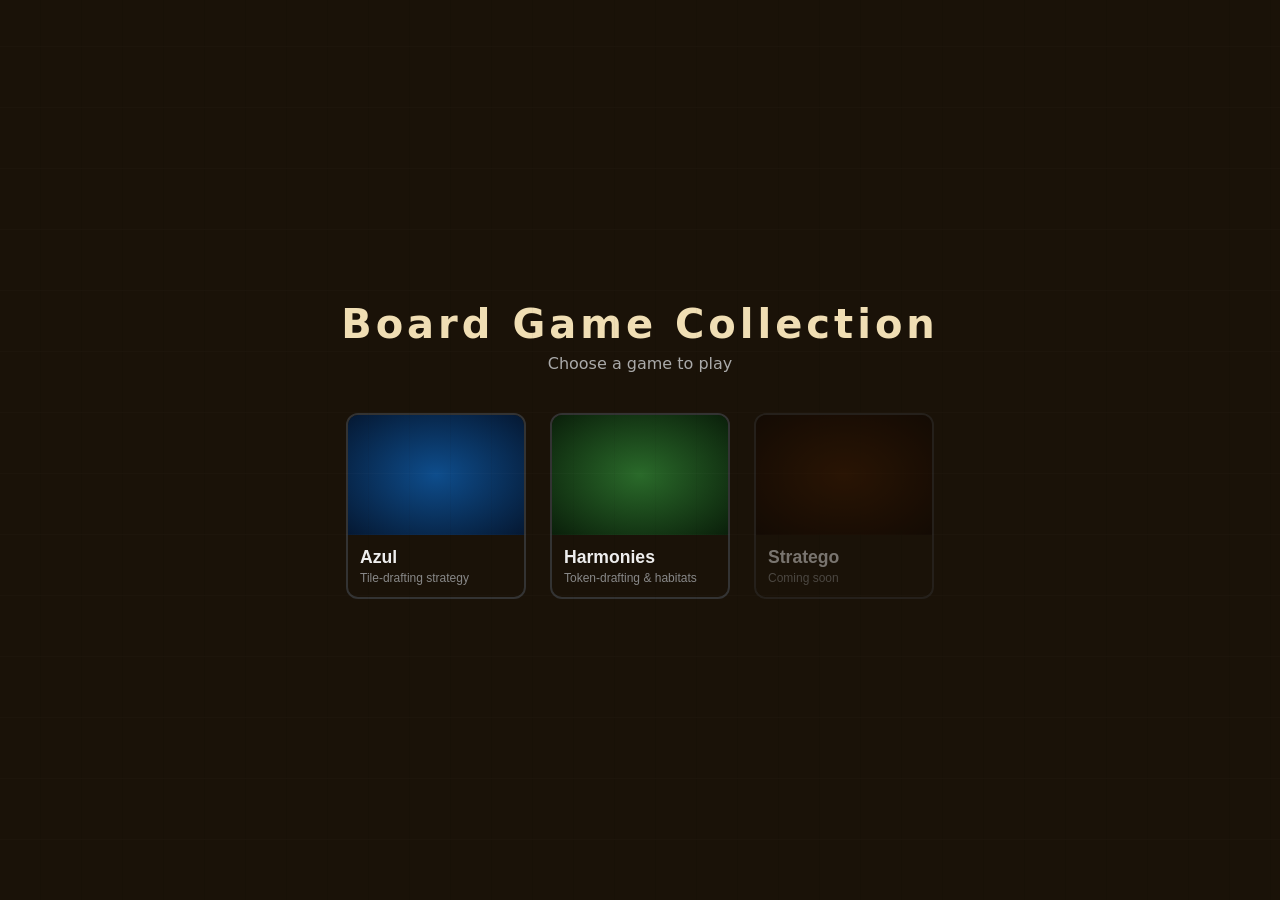
==== index.html @ ce15f1a7 "Initial commit — Azul + Harmonies board game platform Multi-game offline platform (open index.html, " ====
<!DOCTYPE html>
<html lang="en">
<head>
  <meta charset="UTF-8" />
  <meta name="viewport" content="width=device-width, initial-scale=1.0" />
  <title>Azul</title>
  <link rel="stylesheet" href="style.css" />
</head>
<body>

  <!-- ===================== SCREENS ===================== -->

  <!-- Game Picker Home -->
  <div id="screen-home" class="screen active">
    <div class="home-header">
      <h1 class="home-title">Board Game Collection</h1>
      <p class="home-subtitle">Choose a game to play</p>
    </div>
    <div class="game-picker-grid">
      <button class="game-card" id="btn-pick-azul">
        <div class="game-card-art azul-art"></div>
        <div class="game-card-label">
          <span class="game-card-name">Azul</span>
          <span class="game-card-desc">Tile-drafting strategy</span>
        </div>
      </button>
      <button class="game-card" onclick="location.href='games/harmonies/index.html'">
        <div class="game-card-art harmonies-art"></div>
        <div class="game-card-label">
          <span class="game-card-name">Harmonies</span>
          <span class="game-card-desc">Token-drafting &amp; habitats</span>
        </div>
      </button>
      <button class="game-card game-card-soon" disabled>
        <div class="game-card-art stratego-art"></div>
        <div class="game-card-label">
          <span class="game-card-name">Stratego</span>
          <span class="game-card-desc">Coming soon</span>
        </div>
      </button>
    </div>
  </div>

  <!-- Main Menu -->
  <div id="screen-menu" class="screen">
    <button class="back-to-home" id="btn-menu-back">← Games</button>
    <div class="menu-bg-tiles"></div>
    <div class="menu-content">
      <h1 class="game-title">AZUL</h1>
      <p class="game-subtitle">The Portuguese Tile Game</p>
      <div class="menu-buttons">
        <button class="btn btn-primary" id="btn-play">Quick Play</button>
        <button class="btn btn-career" id="btn-career">Career Mode</button>
        <button class="btn btn-secondary" id="btn-local">Local Game</button>
        <button class="btn btn-secondary" id="btn-rules">Rules</button>
        <button class="btn btn-secondary" id="btn-settings">Settings</button>
      </div>
    </div>
  </div>

  <!-- Difficulty Select -->
  <div id="screen-difficulty" class="screen">
    <div class="menu-content">
      <h2 class="screen-title">Select Difficulty</h2>
      <div class="difficulty-grid">
        <button class="btn btn-difficulty" data-difficulty="easy">
          <span class="diff-icon">&#9733;</span>
          <span class="diff-name">Easy</span>
          <span class="diff-desc">Random moves with basic preference</span>
        </button>
        <button class="btn btn-difficulty" data-difficulty="medium">
          <span class="diff-icon">&#9733;&#9733;</span>
          <span class="diff-name">Medium</span>
          <span class="diff-desc">Heuristic evaluation, feels like an experienced player</span>
        </button>
        <button class="btn btn-difficulty" data-difficulty="hard">
          <span class="diff-icon">&#9733;&#9733;&#9733;</span>
          <span class="diff-name">Hard</span>
          <span class="diff-desc">Minimax with alpha-beta pruning</span>
        </button>
        <button class="btn btn-difficulty" data-difficulty="expert">
          <span class="diff-icon">&#9733;&#9733;&#9733;&#9733;</span>
          <span class="diff-name">Expert</span>
          <span class="diff-desc">Deep search, plays near-optimally</span>
        </button>
      </div>
      <button class="btn btn-back" id="btn-diff-back">Back</button>
    </div>
  </div>

  <!-- Rules Screen -->
  <div id="screen-rules" class="screen">
    <div class="rules-content">
      <h2 class="screen-title">How to Play</h2>
      <div class="rules-body">
        <section>
          <h3>Goal</h3>
          <p>Score the most points by decorating your wall with colorful tiles.</p>
        </section>
        <section>
          <h3>Taking Tiles</h3>
          <p>On your turn, click a <strong>factory display</strong> or the <strong>center pool</strong>, then click a <strong>color</strong>. You take all tiles of that color.</p>
          <p>Remaining tiles from the factory go to the center.</p>
          <p>Taking from the center for the first time gives you the <strong>First Player token</strong> (a floor penalty).</p>
        </section>
        <section>
          <h3>Placing Tiles</h3>
          <p>Place your tiles on a <strong>pattern line</strong> (rows 1-5 on the left side of your board). Each row can only hold one color and can't match a color already placed on the wall in that row.</p>
          <p>Overflow tiles go to the <strong>floor line</strong> (penalties).</p>
        </section>
        <section>
          <h3>Scoring Each Round</h3>
          <p>When all factories are empty, completed pattern lines move a tile to your wall. Score +1 for isolated tiles, or count connected horizontal + vertical tiles.</p>
          <p>Floor penalties: -1, -1, -2, -2, -2, -3, -3</p>
        </section>
        <section>
          <h3>End Game Bonuses</h3>
          <p>+2 for each completed horizontal row<br>
             +7 for each completed vertical column<br>
             +10 for each completed color (all 5 tiles)</p>
        </section>
        <section>
          <h3>Game End</h3>
          <p>The game ends after a round in which any player completes a full horizontal row. Highest score wins!</p>
        </section>
      </div>
      <button class="btn btn-back" id="btn-rules-back">Back</button>
    </div>
  </div>

  <!-- Settings Screen -->
  <div id="screen-settings" class="screen">
    <div class="menu-content">
      <h2 class="screen-title">Settings</h2>
      <div class="settings-list">
        <div class="setting-row">
          <label>Animation Speed</label>
          <div class="setting-control">
            <button class="btn btn-option active" data-setting="animSpeed" data-value="slow">Slow</button>
            <button class="btn btn-option" data-setting="animSpeed" data-value="normal">Normal</button>
            <button class="btn btn-option" data-setting="animSpeed" data-value="fast">Fast</button>
          </div>
        </div>
        <div class="setting-row">
          <label>Sound Effects</label>
          <div class="setting-control">
            <button class="btn btn-option active" data-setting="sound" data-value="on">On</button>
            <button class="btn btn-option" data-setting="sound" data-value="off">Off</button>
          </div>
        </div>
        <div class="setting-row">
          <label>Show Legal Move Hints</label>
          <div class="setting-control">
            <button class="btn btn-option active" data-setting="hints" data-value="on">On</button>
            <button class="btn btn-option" data-setting="hints" data-value="off">Off</button>
          </div>
        </div>
        <div class="setting-row">
          <label>AI Thinking Delay</label>
          <div class="setting-control">
            <button class="btn btn-option" data-setting="aiDelay" data-value="none">None</button>
            <button class="btn btn-option active" data-setting="aiDelay" data-value="short">Short</button>
            <button class="btn btn-option" data-setting="aiDelay" data-value="long">Long</button>
          </div>
        </div>
      </div>
      <button class="btn btn-back" id="btn-settings-back">Back</button>
    </div>
  </div>

  <!-- Game Screen -->
  <div id="screen-game" class="screen">

    <!-- Top bar -->
    <div id="game-topbar">
      <div class="topbar-left">
        <button class="btn btn-icon" id="btn-menu-game" title="Menu">&#8592; Menu</button>
      </div>
      <div class="topbar-center">
        <span id="round-label">Round 1</span>
        <div id="champion-banner" class="champion-banner hidden">&#9813; CHAMPIONSHIP MATCH &#9813;</div>
      </div>
      <div class="topbar-right">
        <span id="turn-label">Your Turn</span>
      </div>
    </div>

    <!-- Main game area -->
    <div id="game-area">

      <!-- Left: Human player board -->
      <div id="player-board" class="player-board" data-player="0">
        <div class="board-header">
          <div class="board-portrait hidden" id="board-portrait-0"></div>
          <span class="player-name" id="player-name-label">You</span>
          <span class="player-score"><span id="score-0">0</span> pts</span>
        </div>
        <div class="board-main">
          <div class="pattern-lines" id="pattern-lines-0"></div>
          <div class="wall" id="wall-0"></div>
        </div>
        <div class="floor-line-container">
          <span class="floor-label">Floor</span>
          <div class="floor-line" id="floor-0"></div>
          <div class="floor-penalties"><span>-1</span><span>-1</span><span>-2</span><span>-2</span><span>-2</span><span>-3</span><span>-3</span></div>
        </div>
      </div>

      <!-- Center: Factories + Center pool -->
      <div id="game-center">
        <div id="factories-area">
          <div id="factories-ring"></div>
          <div id="center-pool">
            <div class="center-label">Center</div>
            <div id="center-tiles"></div>
          </div>
        </div>
        <div id="game-status-msg"></div>
      </div>

      <!-- Right: AI player board -->
      <div id="ai-board" class="player-board" data-player="1">
        <div class="board-header">
          <div class="board-portrait hidden" id="board-portrait-1"></div>
          <span class="player-name" id="ai-board-name">AI <span id="ai-difficulty-label"></span></span>
          <span class="player-score"><span id="score-1">0</span> pts</span>
        </div>
        <div class="board-main">
          <div class="pattern-lines" id="pattern-lines-1"></div>
          <div class="wall" id="wall-1"></div>
        </div>
        <div class="floor-line-container">
          <span class="floor-label">Floor</span>
          <div class="floor-line" id="floor-1"></div>
          <div class="floor-penalties"><span>-1</span><span>-1</span><span>-2</span><span>-2</span><span>-2</span><span>-3</span><span>-3</span></div>
        </div>
      </div>

      <!-- Extra boards for 3-4 player local games (hidden by default) -->
      <div id="player-board-2" class="player-board hidden" data-player="2">
        <div class="board-header">
          <span class="player-name" id="player-name-label-2">Player 3</span>
          <span class="player-score"><span id="score-2">0</span> pts</span>
        </div>
        <div class="board-main">
          <div class="pattern-lines" id="pattern-lines-2"></div>
          <div class="wall" id="wall-2"></div>
        </div>
        <div class="floor-line-container">
          <span class="floor-label">Floor</span>
          <div class="floor-line" id="floor-2"></div>
          <div class="floor-penalties"><span>-1</span><span>-1</span><span>-2</span><span>-2</span><span>-2</span><span>-3</span><span>-3</span></div>
        </div>
      </div>

      <div id="player-board-3" class="player-board hidden" data-player="3">
        <div class="board-header">
          <span class="player-name" id="player-name-label-3">Player 4</span>
          <span class="player-score"><span id="score-3">0</span> pts</span>
        </div>
        <div class="board-main">
          <div class="pattern-lines" id="pattern-lines-3"></div>
          <div class="wall" id="wall-3"></div>
        </div>
        <div class="floor-line-container">
          <span class="floor-label">Floor</span>
          <div class="floor-line" id="floor-3"></div>
          <div class="floor-penalties"><span>-1</span><span>-1</span><span>-2</span><span>-2</span><span>-2</span><span>-3</span><span>-3</span></div>
        </div>
      </div>

    </div><!-- /game-area -->

    <!-- Move preview overlay -->
    <div id="move-preview" class="hidden">
      <div id="preview-content"></div>
    </div>

  </div><!-- /screen-game -->

  <!-- Pass-to-player overlay (local multiplayer) -->
  <div id="overlay-pass" class="overlay hidden">
    <div class="overlay-box pass-overlay-box">
      <div id="pass-prompt" class="pass-prompt">Pass to Player 2</div>
      <p class="pass-subtext">Hand the device to the next player</p>
      <button class="btn btn-primary" id="btn-pass-ready">I'm Ready</button>
    </div>
  </div>

  <!-- Round Transition Overlay -->
  <div id="overlay-round" class="overlay hidden">
    <div class="overlay-box">
      <h2 id="round-title">End of Round</h2>
      <div id="round-summary"></div>
      <button class="btn btn-primary" id="btn-next-round">Next Round</button>
    </div>
  </div>

  <!-- Game Over Screen -->
  <div id="screen-gameover" class="screen">
    <div id="confetti-container"></div>
    <div class="gameover-content">
      <h2 id="gameover-title">Game Over</h2>
      <div id="gameover-scores"></div>
      <div id="gameover-bonuses"></div>
      <div id="gameover-winner"></div>
      <div class="gameover-buttons">
        <button class="btn btn-primary" id="btn-play-again">Play Again</button>
        <button class="btn btn-secondary" id="btn-gameover-menu">Main Menu</button>
      </div>
    </div>
  </div>

  <!-- AI Thinking indicator -->
  <div id="ai-thinking" class="hidden">
    <div class="thinking-dots">
      <span></span><span></span><span></span>
    </div>
    <span>AI thinking...</span>
  </div>

  <!-- Tile pick confirmation bar (appears at bottom when tiles selected) -->
  <div id="pick-bar" class="hidden">
    <div id="pick-preview-tiles"></div>
    <div id="pick-instructions">Choose a pattern line or floor line</div>
    <button class="btn btn-small" id="btn-cancel-pick">Cancel</button>
  </div>

  <!-- Score popup template (cloned via JS) -->
  <template id="tmpl-score-popup">
    <div class="score-popup"></div>
  </template>

  <!-- Audio -->
  <audio id="snd-click" preload="auto">
    <source src="[data-uri]" />
  </audio>

  <!-- Local Game Setup -->
  <div id="screen-local-setup" class="screen">
    <div class="menu-content">
      <h2 class="screen-title">Local Game</h2>
      <div class="setting-row">
        <label>Players</label>
        <div class="setting-control">
          <button class="btn btn-option active" data-local-count="2">2</button>
          <button class="btn btn-option" data-local-count="3">3</button>
          <button class="btn btn-option" data-local-count="4">4</button>
        </div>
      </div>
      <div class="local-name-inputs" id="local-name-inputs">
        <input type="text" class="local-name-input" id="local-name-0" placeholder="Player 1" maxlength="16" value="Player 1">
        <input type="text" class="local-name-input" id="local-name-1" placeholder="Player 2" maxlength="16" value="Player 2">
        <input type="text" class="local-name-input hidden" id="local-name-2" placeholder="Player 3" maxlength="16" value="Player 3">
        <input type="text" class="local-name-input hidden" id="local-name-3" placeholder="Player 4" maxlength="16" value="Player 4">
      </div>
      <div class="menu-buttons" style="margin-top:20px;">
        <button class="btn btn-primary" id="btn-local-start">Start Game</button>
        <button class="btn btn-back" id="btn-local-back">Back</button>
      </div>
    </div>
  </div>

  <!-- Career Mode screens -->

  <!-- Career Hub -->
  <div id="screen-career-hub" class="screen">
    <div class="career-hub-content">
      <h1 class="career-title">Career Mode</h1>
      <div class="career-player-card">
        <div class="career-player-portrait" id="career-player-portrait"></div>
        <div class="career-player-name" id="career-player-name"></div>
      </div>
      <div class="career-rating-display">
        <div class="career-rating-number" id="career-rating-number">500</div>
        <div class="career-rating-label">RATING</div>
      </div>
      <div class="career-record">
        <span id="career-wins">0</span>&nbsp;W&nbsp;&nbsp;·&nbsp;&nbsp;<span id="career-losses">0</span>&nbsp;L
      </div>
      <div class="career-hub-buttons">
        <button class="btn btn-primary btn-career-action" id="btn-career-find-match">Find Match</button>
        <button class="btn btn-secondary" id="btn-career-to-menu">Main Menu</button>
        <button class="btn btn-danger-sm" id="btn-career-reset">Reset Career</button>
      </div>
    </div>
  </div>

  <!-- Opponent Intro -->
  <div id="screen-opponent-intro" class="screen">
    <div class="intro-content">
      <div class="matchup-feel-banner" id="matchup-feel-banner"></div>
      <div class="opponent-card">
        <div class="opponent-portrait-wrap" id="intro-portrait"></div>
        <div class="opponent-card-info">
          <div class="opponent-name-big" id="intro-opponent-name"></div>
          <div class="opponent-archetype-tag" id="intro-archetype-tag"></div>
          <div class="opponent-bio-text" id="intro-opponent-bio"></div>
          <div class="opponent-quote-text" id="intro-opponent-quote"></div>
        </div>
      </div>
      <div class="intro-rating-row">
        <span>Your rating: <strong id="intro-your-rating"></strong></span>
        <span class="intro-rating-sep">·</span>
        <span>Opponent skill: <strong id="intro-opp-skill"></strong></span>
      </div>
      <div class="intro-buttons">
        <button class="btn btn-primary btn-career-action" id="btn-begin-match">Begin Match</button>
        <button class="btn btn-secondary" id="btn-intro-back">Back</button>
      </div>
    </div>
  </div>

  <!-- Match Result -->
  <div id="screen-match-result" class="screen">
    <div class="result-content">
      <div class="result-outcome-label" id="result-outcome-label"></div>
      <div class="result-opponent-recap">
        <div class="result-portrait-small" id="result-portrait"></div>
        <div class="result-opp-name" id="result-opp-name"></div>
      </div>
      <div class="result-score-row">
        <div class="result-score-side">
          <div class="result-score-label">You</div>
          <div class="result-score-value" id="result-player-score"></div>
        </div>
        <div class="result-score-divider">–</div>
        <div class="result-score-side">
          <div class="result-score-label" id="result-opp-label"></div>
          <div class="result-score-value" id="result-ai-score"></div>
        </div>
      </div>
      <div class="result-rating-change">
        <span class="result-rating-before" id="result-rating-before"></span>
        <span class="result-rating-arrow">→</span>
        <span class="result-rating-after" id="result-rating-after"></span>
        <span class="result-rating-delta" id="result-rating-delta"></span>
      </div>
      <div class="result-message" id="result-message"></div>
      <div class="result-opp-quote" id="result-opp-quote"></div>
      <div class="result-buttons">
        <button class="btn btn-primary btn-career-action" id="btn-result-continue">Continue</button>
        <button class="btn btn-secondary" id="btn-result-menu">Main Menu</button>
      </div>
    </div>
  </div>

  <!-- Career Select -->
  <div id="screen-career-select" class="screen">
    <div class="career-select-content">
      <h2 class="screen-title">Career Mode</h2>
      <div class="career-slots" id="career-slots"></div>
      <button class="btn btn-secondary" id="btn-career-select-back">Back to Menu</button>
    </div>
  </div>

  <!-- Character Creation -->
  <div id="screen-career-create" class="screen">
    <div class="career-create-content">
      <h2 class="screen-title">Create Your Character</h2>
      <div class="create-layout">

        <!-- Left: live preview + name -->
        <div class="create-preview-col">
          <div class="create-preview-wrap">
            <div class="create-preview" id="create-preview"></div>
          </div>
          <input type="text" id="create-name-input" class="create-name-input" placeholder="Your name" maxlength="18" autocomplete="off">
        </div>

        <!-- Right: customisation options -->
        <div class="create-options-col">

          <div class="create-option-row">
            <span class="create-option-label">Background</span>
            <div class="create-swatches" id="create-bg-swatches"></div>
          </div>

          <div class="create-option-row">
            <span class="create-option-label">Skin Tone</span>
            <div class="create-swatches" id="create-skin-swatches"></div>
          </div>

          <div class="create-option-row">
            <span class="create-option-label">Hair Style</span>
            <div class="create-toggle-group" id="create-hair-style-btns">
              <button class="create-toggle" data-hair-style="0">Short</button>
              <button class="create-toggle" data-hair-style="1">Long</button>
              <button class="create-toggle" data-hair-style="2">Curly</button>
              <button class="create-toggle" data-hair-style="3">Buzz</button>
            </div>
          </div>

          <div class="create-option-row">
            <span class="create-option-label">Hair Color</span>
            <div class="create-swatches" id="create-hair-color-swatches"></div>
          </div>

          <div class="create-option-row">
            <span class="create-option-label">Eyes</span>
            <div class="create-toggle-group" id="create-glasses-btns">
              <button class="create-toggle" data-glasses="false">Normal</button>
              <button class="create-toggle" data-glasses="true">Glasses</button>
            </div>
          </div>

          <div class="create-option-row">
            <span class="create-option-label">Expression</span>
            <div class="create-toggle-group" id="create-mood-btns">
              <button class="create-toggle" data-mood="0.15">:)</button>
              <button class="create-toggle" data-mood="0.5">:|</button>
              <button class="create-toggle" data-mood="0.9">:(</button>
            </div>
          </div>

        </div>
      </div>

      <div class="create-buttons">
        <button class="btn btn-primary" id="btn-create-confirm" disabled>Start Career</button>
        <button class="btn btn-secondary" id="btn-create-back">Back</button>
      </div>
    </div>
  </div>

  <script src="games/azul/constants.js"></script>
  <script src="games/azul/bag.js"></script>
  <script src="games/azul/factories.js"></script>
  <script src="games/azul/board.js"></script>
  <script src="games/azul/scoring.js"></script>
  <script src="games/azul/game.js"></script>
  <script src="games/azul/ai.js"></script>
  <script src="games/azul/animations.js"></script>
  <script src="shared/career/opponents.js"></script>
  <script src="shared/career/career.js"></script>
  <script src="shared/career/career-ai.js"></script>
  <script src="main.js"></script>
</body>
</html>
---- style.css ----
/* ============================================================
   AZUL BOARD GAME – STYLESHEET
   Dark wood-table aesthetic, polished tile visuals
   ============================================================ */

/* ---------- CSS Custom Properties ---------- */
:root {
  /* Colors */
  --bg-dark:       #1a1208;
  --bg-table:      #2b1d0e;
  --bg-board:      #3d2b10;
  --bg-board-alt:  #2f2209;
  --bg-panel:      #4a3418;
  --bg-factory:    #382412;
  --border-wood:   #6b4a1e;
  --border-gold:   #c9a84c;
  --border-light:  #8a6535;

  /* Tile colors */
  --tile-blue:   #2a7ef5;
  --tile-yellow: #f5c842;
  --tile-red:    #e53e3e;
  --tile-black:  #2d2d2d;
  --tile-white:  #e8e8e0;

  --tile-blue-shine:   #5ca3ff;
  --tile-yellow-shine: #ffe066;
  --tile-red-shine:    #ff7070;
  --tile-black-shine:  #555;
  --tile-white-shine:  #fff;

  /* Semantic */
  --color-gold:    #c9a84c;
  --color-text:    #f0deb4;
  --color-muted:   #a08060;
  --color-success: #4caf76;
  --color-danger:  #e05050;

  /* Sizing */
  --tile-size:     32px;
  --tile-radius:   6px;
  --factory-size:  104px;
  --board-gap:     5px;

  /* Shadows */
  --shadow-tile:   0 2px 6px rgba(0,0,0,0.55);
  --shadow-board:  0 4px 24px rgba(0,0,0,0.7);
  --shadow-glow-blue:   0 0 12px 3px rgba(42,126,245,0.75);
  --shadow-glow-yellow: 0 0 12px 3px rgba(245,200,66,0.75);
  --shadow-glow-red:    0 0 12px 3px rgba(229,62,62,0.75);
  --shadow-glow-black:  0 0 12px 3px rgba(80,80,80,0.75);
  --shadow-glow-white:  0 0 12px 3px rgba(220,220,200,0.75);
}

/* ---------- Reset ---------- */
*, *::before, *::after { box-sizing: border-box; margin: 0; padding: 0; }
html, body { width: 100%; height: 100%; overflow: hidden; }

body {
  font-family: 'Segoe UI', system-ui, sans-serif;
  background: var(--bg-dark);
  color: var(--color-text);
  user-select: none;
}

/* ============================================================
   SCREENS
   ============================================================ */
.screen {
  position: fixed;
  inset: 0;
  display: none;
  flex-direction: column;
  align-items: center;
  justify-content: center;
  background: var(--bg-table);
  transition: opacity 0.3s;
}
.screen.active { display: flex; }

/* Wood grain pseudo-texture overlay */
.screen::before {
  content: '';
  position: absolute;
  inset: 0;
  background-image:
    repeating-linear-gradient(
      90deg,
      transparent,
      transparent 40px,
      rgba(0,0,0,0.04) 40px,
      rgba(0,0,0,0.04) 41px
    ),
    repeating-linear-gradient(
      0deg,
      transparent,
      transparent 60px,
      rgba(255,255,255,0.015) 60px,
      rgba(255,255,255,0.015) 61px
    );
  pointer-events: none;
}

/* ============================================================
   MAIN MENU
   ============================================================ */
.menu-bg-tiles {
  position: absolute;
  inset: 0;
  overflow: hidden;
  pointer-events: none;
}

.menu-bg-tiles::before,
.menu-bg-tiles::after {
  content: '';
  position: absolute;
  width: 300px;
  height: 300px;
  border-radius: 12px;
  opacity: 0.04;
  background: repeating-linear-gradient(
    45deg,
    var(--tile-blue) 0px, var(--tile-blue) 36px,
    var(--tile-yellow) 36px, var(--tile-yellow) 72px,
    var(--tile-red) 72px, var(--tile-red) 108px,
    var(--tile-black) 108px, var(--tile-black) 144px,
    var(--tile-white) 144px, var(--tile-white) 180px
  );
}
.menu-bg-tiles::before { top: -60px; left: -60px; transform: rotate(15deg); }
.menu-bg-tiles::after  { bottom: -60px; right: -60px; transform: rotate(-20deg); }

.menu-content {
  position: relative;
  display: flex;
  flex-direction: column;
  align-items: center;
  gap: 24px;
  z-index: 1;
}

.game-title {
  font-size: 96px;
  font-weight: 900;
  letter-spacing: 18px;
  background: linear-gradient(135deg, #f5c842 0%, #e0a020 40%, #c9a84c 60%, #fff0b0 100%);
  -webkit-background-clip: text;
  -webkit-text-fill-color: transparent;
  background-clip: text;
  filter: drop-shadow(0 4px 16px rgba(200,160,60,0.5));
}

.game-subtitle {
  font-size: 16px;
  color: var(--color-muted);
  letter-spacing: 4px;
  text-transform: uppercase;
  margin-top: -16px;
}

.menu-buttons {
  display: flex;
  flex-direction: column;
  gap: 12px;
  width: 260px;
  margin-top: 12px;
}

/* ============================================================
   BUTTONS
   ============================================================ */
.btn {
  padding: 12px 28px;
  border: none;
  border-radius: 8px;
  cursor: pointer;
  font-size: 15px;
  font-weight: 600;
  letter-spacing: 1px;
  text-transform: uppercase;
  transition: all 0.18s;
  outline: none;
}

.btn-primary {
  background: linear-gradient(135deg, #c9a84c, #8a6010);
  color: #1a1208;
  border: 2px solid #f0c060;
  box-shadow: 0 4px 14px rgba(200,160,40,0.35);
}
.btn-primary:hover {
  background: linear-gradient(135deg, #f0c060, #c9a84c);
  transform: translateY(-2px);
  box-shadow: 0 6px 20px rgba(200,160,40,0.5);
}
.btn-primary:active { transform: translateY(0); }

.btn-secondary {
  background: rgba(255,255,255,0.07);
  color: var(--color-text);
  border: 2px solid var(--border-wood);
}
.btn-secondary:hover {
  background: rgba(255,255,255,0.12);
  border-color: var(--border-gold);
  transform: translateY(-1px);
}

.btn-back {
  background: transparent;
  color: var(--color-muted);
  border: 1px solid var(--border-wood);
  margin-top: 8px;
}
.btn-back:hover { color: var(--color-text); border-color: var(--border-gold); }

.btn-icon {
  background: transparent;
  color: var(--color-muted);
  border: 1px solid var(--border-wood);
  padding: 6px 14px;
  font-size: 13px;
}
.btn-icon:hover { color: var(--color-text); border-color: var(--border-gold); }

.btn-small {
  padding: 6px 16px;
  font-size: 12px;
  background: rgba(255,255,255,0.08);
  color: var(--color-muted);
  border: 1px solid var(--border-wood);
  border-radius: 6px;
}
.btn-small:hover { color: var(--color-text); border-color: var(--border-gold); }

/* ============================================================
   DIFFICULTY SELECTION
   ============================================================ */
.difficulty-grid {
  display: grid;
  grid-template-columns: 1fr 1fr;
  gap: 16px;
  max-width: 560px;
}

.btn-difficulty {
  display: flex;
  flex-direction: column;
  align-items: center;
  gap: 6px;
  padding: 20px 24px;
  background: var(--bg-factory);
  border: 2px solid var(--border-wood);
  border-radius: 12px;
  color: var(--color-text);
  text-transform: none;
  letter-spacing: 0;
  transition: all 0.2s;
}
.btn-difficulty:hover {
  border-color: var(--border-gold);
  background: var(--bg-panel);
  transform: translateY(-3px);
  box-shadow: 0 8px 24px rgba(0,0,0,0.4);
}

.diff-icon { font-size: 22px; color: var(--color-gold); letter-spacing: 2px; }
.diff-name { font-size: 17px; font-weight: 700; }
.diff-desc { font-size: 12px; color: var(--color-muted); text-align: center; font-weight: 400; }

/* ============================================================
   RULES SCREEN
   ============================================================ */
.rules-content {
  position: relative;
  z-index: 1;
  max-width: 620px;
  width: 90%;
  display: flex;
  flex-direction: column;
  gap: 16px;
}

.screen-title {
  font-size: 32px;
  font-weight: 800;
  color: var(--color-gold);
  letter-spacing: 3px;
  text-align: center;
}

.rules-body {
  background: var(--bg-board);
  border: 1px solid var(--border-wood);
  border-radius: 12px;
  padding: 24px;
  max-height: 65vh;
  overflow-y: auto;
  display: flex;
  flex-direction: column;
  gap: 16px;
}
.rules-body::-webkit-scrollbar { width: 6px; }
.rules-body::-webkit-scrollbar-thumb { background: var(--border-wood); border-radius: 3px; }

.rules-body section h3 {
  color: var(--color-gold);
  font-size: 14px;
  letter-spacing: 2px;
  text-transform: uppercase;
  margin-bottom: 6px;
}
.rules-body section p {
  font-size: 14px;
  color: var(--color-text);
  line-height: 1.7;
}
.rules-body section p strong { color: var(--color-gold); }

/* ============================================================
   SETTINGS SCREEN
   ============================================================ */
.settings-list {
  display: flex;
  flex-direction: column;
  gap: 20px;
  width: 480px;
  background: var(--bg-board);
  border: 1px solid var(--border-wood);
  border-radius: 12px;
  padding: 24px;
}

.setting-row {
  display: flex;
  align-items: center;
  justify-content: space-between;
  gap: 16px;
}
.setting-row label {
  font-size: 14px;
  color: var(--color-text);
  letter-spacing: 0.5px;
}

.setting-control { display: flex; gap: 6px; }

.btn-option {
  padding: 6px 14px;
  font-size: 12px;
  background: rgba(255,255,255,0.05);
  color: var(--color-muted);
  border: 1px solid var(--border-wood);
  border-radius: 6px;
  text-transform: none;
  letter-spacing: 0;
}
.btn-option.active {
  background: var(--color-gold);
  color: #1a1208;
  border-color: var(--color-gold);
}
.btn-option:hover:not(.active) { border-color: var(--border-gold); color: var(--color-text); }

/* ============================================================
   GAME SCREEN
   ============================================================ */
#screen-game {
  display: none;
  flex-direction: column;
  align-items: stretch;
  justify-content: flex-start;
  padding: 0;
  overflow: hidden;
}
#screen-game.active { display: flex; }

/* Topbar */
#game-topbar {
  display: flex;
  align-items: center;
  justify-content: space-between;
  padding: 8px 20px;
  background: rgba(0,0,0,0.45);
  border-bottom: 1px solid var(--border-wood);
  flex-shrink: 0;
  height: 46px;
}

#round-label {
  font-size: 15px;
  font-weight: 700;
  color: var(--color-gold);
  letter-spacing: 2px;
  text-transform: uppercase;
}

#turn-label {
  font-size: 13px;
  color: var(--color-text);
  letter-spacing: 1px;
}

/* Game area: 3-column layout, fills remaining height */
#game-area {
  display: flex;
  flex: 1;
  align-items: center;
  justify-content: center;
  gap: 18px;
  padding: 14px 18px;
  overflow: auto;
  min-height: 0;
}

/* ============================================================
   PLAYER BOARDS
   ============================================================ */
.player-board {
  background: var(--bg-board);
  border: 2px solid var(--border-wood);
  border-radius: 14px;
  padding: 12px;
  box-shadow: var(--shadow-board);
  display: flex;
  flex-direction: column;
  gap: 10px;
  flex-shrink: 0;
  transition: border-color 0.3s, box-shadow 0.3s;
}

.player-board.active-player {
  border-color: var(--color-gold);
  box-shadow: var(--shadow-board), 0 0 0 2px rgba(201,168,76,0.3);
}

.board-header {
  display: flex;
  align-items: center;
  gap: 8px;
  padding-bottom: 8px;
  border-bottom: 1px solid var(--border-wood);
}

.board-header .player-score { margin-left: auto; }

.board-portrait {
  width: 38px;
  height: 38px;
  border-radius: 50%;
  overflow: hidden;
  flex-shrink: 0;
  border: 2px solid rgba(201,168,76,0.5);
  box-shadow: 0 2px 6px rgba(0,0,0,0.4);
}
.board-portrait svg { display: block; width: 100%; height: 100%; }

.player-name {
  font-size: 13px;
  font-weight: 700;
  letter-spacing: 2px;
  text-transform: uppercase;
  color: var(--color-gold);
}

.player-score {
  font-size: 20px;
  font-weight: 800;
  color: var(--color-text);
}

.board-main {
  display: flex;
  gap: 8px;
  align-items: flex-start;
}

/* ============================================================
   PATTERN LINES
   ============================================================ */
.pattern-lines {
  display: flex;
  flex-direction: column;
  gap: var(--board-gap);
  align-items: flex-end;
}

.pattern-row {
  display: flex;
  gap: var(--board-gap);
  align-items: center;
  border-radius: 6px;
  padding: 2px 4px;
  cursor: default;
  transition: background 0.2s;
}

.pattern-row.legal {
  background: rgba(201,168,76,0.15);
  cursor: pointer;
  box-shadow: inset 0 0 0 1px rgba(201,168,76,0.3);
}
.pattern-row.legal:hover {
  background: rgba(201,168,76,0.28);
  box-shadow: inset 0 0 0 1px var(--border-gold);
}

.pattern-row.selected-dest {
  background: rgba(201,168,76,0.35);
  box-shadow: 0 0 0 2px var(--color-gold);
}

.pattern-slot {
  width: var(--tile-size);
  height: var(--tile-size);
  border-radius: var(--tile-radius);
  border: 1px dashed rgba(255,255,255,0.15);
  background: rgba(0,0,0,0.25);
  transition: all 0.15s;
  flex-shrink: 0;
}

/* ============================================================
   WALL
   ============================================================ */
.wall {
  display: grid;
  grid-template-columns: repeat(5, var(--tile-size));
  grid-template-rows: repeat(5, var(--tile-size));
  gap: var(--board-gap);
}

.wall-slot {
  width: var(--tile-size);
  height: var(--tile-size);
  border-radius: var(--tile-radius);
  position: relative;
  transition: all 0.2s;
}

.wall-slot::before {
  content: '';
  position: absolute;
  inset: 0;
  border-radius: var(--tile-radius);
  opacity: 0.12;
  transition: opacity 0.2s;
}

.wall-slot.filled::before { opacity: 0; }
.wall-slot.filled .wall-tile { opacity: 1; }

.wall-tile {
  position: absolute;
  inset: 0;
  border-radius: var(--tile-radius);
  opacity: 0;
  transition: opacity 0.3s;
}

.wall-slot.just-scored {
  animation: wall-score-pulse 0.65s ease-out;
  z-index: 2;
}

@keyframes wall-score-pulse {
  0%   { transform: scale(1); }
  35%  { transform: scale(1.3); box-shadow: 0 0 24px 8px rgba(255,220,80,0.8); }
  100% { transform: scale(1); }
}

/* ============================================================
   FLOOR LINE
   ============================================================ */
.floor-line-container {
  display: flex;
  flex-direction: column;
  gap: 4px;
}

.floor-label {
  font-size: 10px;
  letter-spacing: 2px;
  color: var(--color-muted);
  text-transform: uppercase;
}

.floor-line {
  display: flex;
  gap: var(--board-gap);
  border-radius: 6px;
  padding: 3px;
  background: rgba(229,80,80,0.04);
  border: 1px solid rgba(229,80,80,0.15);
  transition: box-shadow 0.2s;
}

.floor-line:hover {
  box-shadow: 0 0 0 1px rgba(229,80,80,0.3);
}

.floor-slot {
  width: var(--tile-size);
  height: var(--tile-size);
  border-radius: var(--tile-radius);
  border: 1px dashed rgba(229,80,80,0.3);
  background: rgba(0,0,0,0.2);
  transition: all 0.2s;
  flex-shrink: 0;
  position: relative;
}

.floor-penalties {
  display: flex;
  gap: var(--board-gap);
  padding: 0 3px;
}

.floor-penalties span {
  width: var(--tile-size);
  flex-shrink: 0;
  text-align: center;
  font-size: 10px;
  color: var(--color-danger);
  opacity: 0.8;
}

/* ============================================================
   TILES
   ============================================================ */
.tile {
  width: var(--tile-size);
  height: var(--tile-size);
  border-radius: var(--tile-radius);
  box-shadow: var(--shadow-tile);
  cursor: default;
  position: relative;
  flex-shrink: 0;
  transition: transform 0.15s, box-shadow 0.15s;
}

.tile::after {
  content: '';
  position: absolute;
  top: 2px;
  left: 3px;
  width: 40%;
  height: 35%;
  background: rgba(255,255,255,0.28);
  border-radius: 50%;
  pointer-events: none;
}

.tile.tile-blue   { background: linear-gradient(145deg, var(--tile-blue-shine),   var(--tile-blue)); }
.tile.tile-yellow { background: linear-gradient(145deg, var(--tile-yellow-shine), var(--tile-yellow)); }
.tile.tile-red    { background: linear-gradient(145deg, var(--tile-red-shine),    var(--tile-red)); }
.tile.tile-black  { background: linear-gradient(145deg, var(--tile-black-shine),  var(--tile-black)); }
.tile.tile-white  { background: linear-gradient(145deg, var(--tile-white-shine),  var(--tile-white)); border: 1px solid rgba(0,0,0,0.2); }

.tile.tile-blue.selected   { box-shadow: var(--shadow-glow-blue); }
.tile.tile-yellow.selected { box-shadow: var(--shadow-glow-yellow); }
.tile.tile-red.selected    { box-shadow: var(--shadow-glow-red); }
.tile.tile-black.selected  { box-shadow: var(--shadow-glow-black); }
.tile.tile-white.selected  { box-shadow: var(--shadow-glow-white); }

.tile.tile-first {
  background: linear-gradient(145deg, #fff9c4, #f5c842);
  border: 2px solid #e0a020;
  font-size: 15px;
  display: flex;
  align-items: center;
  justify-content: center;
  color: #5a3a00;
  font-weight: 800;
}
.tile.tile-first::after { display: none; }

/* Wall ghost tiles */
.wall-slot.color-blue   .wall-ghost { background: var(--tile-blue); }
.wall-slot.color-yellow .wall-ghost { background: var(--tile-yellow); }
.wall-slot.color-red    .wall-ghost { background: var(--tile-red); }
.wall-slot.color-black  .wall-ghost { background: var(--tile-black); }
.wall-slot.color-white  .wall-ghost { background: var(--tile-white); }

.wall-ghost {
  position: absolute;
  inset: 0;
  border-radius: var(--tile-radius);
  opacity: 0.13;
  pointer-events: none;
}

/* ============================================================
   FACTORIES AREA  –  circle of 5 factories around center pool
   ============================================================ */
#factories-area {
  position: relative;
  /* With --factory-size 104px, JS computes radius ≈ 141px.
     Adjacent factory-center distance ≈ 166px > 104px → no overlap.
     Total span: 2*(141+52) = 386px → use 390px area. */
  width: 390px;
  height: 390px;
  flex-shrink: 0;
}

#factories-ring {
  position: absolute;
  inset: 0;
  pointer-events: none; /* individual factories have pointer-events */
}

.factory {
  position: absolute;
  width: var(--factory-size);
  height: var(--factory-size);
  border-radius: 50%;
  background: var(--bg-factory);
  border: 2px solid var(--border-wood);
  display: grid;
  grid-template-columns: 1fr 1fr;
  grid-template-rows: 1fr 1fr;
  gap: 4px;
  padding: 12px;
  cursor: pointer;
  pointer-events: all;
  transition: border-color 0.2s, background 0.2s, transform 0.2s, box-shadow 0.2s;
  box-shadow: 0 4px 18px rgba(0,0,0,0.55);
}

.factory:hover {
  border-color: var(--border-gold);
  background: var(--bg-panel);
  box-shadow: 0 4px 22px rgba(0,0,0,0.65), 0 0 0 2px rgba(201,168,76,0.25);
  transform: scale(1.06);
}

.factory.selected {
  border-color: var(--color-gold);
  box-shadow: 0 0 0 3px rgba(201,168,76,0.45);
  transform: scale(1.07);
}

.factory.empty {
  opacity: 0.3;
  pointer-events: none;
}

/* Center pool */
#center-pool {
  position: absolute;
  top: 50%;
  left: 50%;
  transform: translate(-50%, -50%);
  width: 110px;
  min-height: 84px;
  background: rgba(0,0,0,0.38);
  border: 2px solid var(--border-wood);
  border-radius: 16px;
  padding: 8px;
  cursor: pointer;
  display: flex;
  flex-direction: column;
  align-items: center;
  gap: 4px;
  transition: border-color 0.2s;
}
#center-pool:hover     { border-color: var(--border-gold); }
#center-pool.selected  { border-color: var(--color-gold); box-shadow: 0 0 0 2px rgba(201,168,76,0.4); }
#center-pool.empty     { opacity: 0.45; pointer-events: none; }

.center-label {
  font-size: 9px;
  letter-spacing: 2px;
  color: var(--color-muted);
  text-transform: uppercase;
}

#center-tiles {
  display: flex;
  flex-wrap: wrap;
  gap: 3px;
  justify-content: center;
}

.center-color-group {
  display: flex;
  flex-wrap: wrap;
  gap: 2px;
  cursor: pointer;
  border-radius: 4px;
  padding: 2px;
  transition: background 0.15s;
}
.center-color-group:hover { background: rgba(255,255,255,0.08); }
.center-color-group:hover .tile { transform: scale(1.07); }

/* ============================================================
   GAME CENTER AREA
   ============================================================ */
#game-center {
  display: flex;
  flex-direction: column;
  align-items: center;
  gap: 10px;
  flex-shrink: 0;
}

#game-status-msg {
  font-size: 13px;
  color: var(--color-muted);
  text-align: center;
  min-height: 20px;
  letter-spacing: 0.5px;
  transition: color 0.3s;
}

#game-status-msg.scoring {
  color: var(--color-gold);
  font-weight: 600;
  font-size: 14px;
}

/* ============================================================
   PICK BAR
   ============================================================ */
#pick-bar {
  position: fixed;
  bottom: 0;
  left: 50%;
  transform: translateX(-50%);
  background: var(--bg-board);
  border: 2px solid var(--border-gold);
  border-bottom: none;
  border-radius: 12px 12px 0 0;
  padding: 12px 24px;
  display: flex;
  align-items: center;
  gap: 16px;
  box-shadow: 0 -4px 24px rgba(0,0,0,0.5);
  z-index: 100;
}

#pick-bar.hidden { display: none; }

#pick-preview-tiles {
  display: flex;
  gap: 4px;
  align-items: center;
}

#pick-instructions {
  font-size: 13px;
  color: var(--color-text);
  letter-spacing: 0.5px;
}

/* ============================================================
   AI THINKING INDICATOR
   ============================================================ */
#ai-thinking {
  position: fixed;
  top: 56px;
  right: 20px;
  background: var(--bg-board);
  border: 1px solid var(--border-wood);
  border-radius: 24px;
  padding: 8px 16px;
  display: flex;
  align-items: center;
  gap: 10px;
  font-size: 13px;
  color: var(--color-muted);
  z-index: 200;
  box-shadow: 0 4px 16px rgba(0,0,0,0.4);
}
#ai-thinking.hidden { display: none; }

.thinking-dots { display: flex; gap: 4px; }
.thinking-dots span {
  width: 6px; height: 6px;
  border-radius: 50%;
  background: var(--color-gold);
  animation: think-bounce 1.2s infinite ease-in-out;
}
.thinking-dots span:nth-child(1) { animation-delay: 0s; }
.thinking-dots span:nth-child(2) { animation-delay: 0.2s; }
.thinking-dots span:nth-child(3) { animation-delay: 0.4s; }

@keyframes think-bounce {
  0%, 80%, 100% { transform: scale(0.7); opacity: 0.4; }
  40%            { transform: scale(1.2); opacity: 1; }
}

/* ============================================================
   OVERLAYS
   ============================================================ */
.overlay {
  position: fixed;
  inset: 0;
  background: rgba(0,0,0,0.7);
  display: flex;
  align-items: center;
  justify-content: center;
  z-index: 300;
  backdrop-filter: blur(4px);
}
.overlay.hidden { display: none; }

.overlay-box {
  background: var(--bg-board);
  border: 2px solid var(--border-gold);
  border-radius: 16px;
  padding: 32px 40px;
  max-width: 520px;
  width: 90%;
  display: flex;
  flex-direction: column;
  align-items: center;
  gap: 20px;
  box-shadow: 0 8px 48px rgba(0,0,0,0.7);
  animation: overlay-in 0.3s cubic-bezier(0.34, 1.56, 0.64, 1);
}

@keyframes overlay-in {
  from { transform: scale(0.85); opacity: 0; }
  to   { transform: scale(1);    opacity: 1; }
}

.overlay-box h2 {
  font-size: 26px;
  color: var(--color-gold);
  letter-spacing: 3px;
  text-transform: uppercase;
}

#round-summary {
  width: 100%;
  display: flex;
  flex-direction: column;
  gap: 8px;
}

.summary-row {
  display: flex;
  justify-content: space-between;
  align-items: center;
  padding: 6px 10px;
  border-radius: 6px;
  background: rgba(0,0,0,0.2);
  font-size: 14px;
}
.summary-score-delta { font-weight: 700; font-size: 16px; }
.summary-score-delta.positive { color: var(--color-success); }
.summary-score-delta.negative { color: var(--color-danger); }

/* ============================================================
   SCORE POPUP ANIMATIONS
   ============================================================ */
.score-popup {
  position: fixed;
  pointer-events: none;
  font-size: 24px;
  font-weight: 900;
  z-index: 500;
  animation: score-float 1.4s ease-out forwards;
  text-shadow: 0 2px 8px rgba(0,0,0,0.7);
  white-space: nowrap;
}
.score-popup.positive { color: #7fff80; }
.score-popup.negative { color: #ff7070; }

@keyframes score-float {
  0%   { transform: translateY(0) translateX(-50%) scale(0.7); opacity: 1; }
  25%  { transform: translateY(-30px) translateX(-50%) scale(1.2); opacity: 1; }
  80%  { transform: translateY(-80px) translateX(-50%) scale(1); opacity: 0.9; }
  100% { transform: translateY(-110px) translateX(-50%) scale(0.8); opacity: 0; }
}

/* ============================================================
   GAME OVER SCREEN
   ============================================================ */
#screen-gameover { overflow: hidden; }

.gameover-content {
  position: relative;
  z-index: 1;
  display: flex;
  flex-direction: column;
  align-items: center;
  gap: 20px;
  background: var(--bg-board);
  border: 2px solid var(--border-gold);
  border-radius: 20px;
  padding: 40px 52px;
  max-width: 560px;
  width: 90%;
  box-shadow: 0 8px 48px rgba(0,0,0,0.7);
  animation: overlay-in 0.4s cubic-bezier(0.34, 1.56, 0.64, 1);
}

#gameover-title {
  font-size: 42px;
  font-weight: 900;
  letter-spacing: 6px;
  text-transform: uppercase;
  color: var(--color-gold);
}

#gameover-scores { display: flex; gap: 32px; }

.gameover-player { text-align: center; }
.gameover-player-name {
  font-size: 13px;
  letter-spacing: 2px;
  color: var(--color-muted);
  text-transform: uppercase;
  margin-bottom: 4px;
}
.gameover-player-score {
  font-size: 52px;
  font-weight: 900;
  color: var(--color-text);
}
.gameover-player-score.winner {
  color: var(--color-gold);
  text-shadow: 0 0 24px rgba(201,168,76,0.5);
}

#gameover-bonuses {
  width: 100%;
  background: rgba(0,0,0,0.2);
  border-radius: 10px;
  padding: 12px 16px;
  font-size: 13px;
  color: var(--color-muted);
  display: flex;
  flex-direction: column;
  gap: 6px;
}

.bonus-row { display: flex; justify-content: space-between; }

#gameover-winner {
  font-size: 22px;
  font-weight: 800;
  color: var(--color-gold);
  letter-spacing: 2px;
}

.gameover-buttons { display: flex; gap: 12px; }

/* ============================================================
   CONFETTI
   ============================================================ */
#confetti-container {
  position: absolute;
  inset: 0;
  pointer-events: none;
  overflow: hidden;
}

.confetti-piece {
  position: absolute;
  width: 10px;
  height: 10px;
  top: -20px;
  border-radius: 2px;
  animation: confetti-fall linear forwards;
}

@keyframes confetti-fall {
  0%   { transform: translateY(0) rotate(0deg); opacity: 1; }
  100% { transform: translateY(110vh) rotate(720deg); opacity: 0; }
}

/* ============================================================
   FLYING TILE (animation layer)
   ============================================================ */
.flying-tile {
  position: fixed;
  pointer-events: none;
  z-index: 1000;
  border-radius: var(--tile-radius);
  box-shadow: 0 4px 16px rgba(0,0,0,0.6);
  will-change: left, top, transform;
}

/* ============================================================
   PARTICLE BURST
   ============================================================ */
.particle {
  position: fixed;
  pointer-events: none;
  z-index: 999;
  width: 8px;
  height: 8px;
  border-radius: 50%;
  animation: particle-burst var(--particle-dur, 0.6s) ease-out forwards;
}

@keyframes particle-burst {
  0%   { transform: translate(0,0) scale(1); opacity: 1; }
  100% { transform: translate(var(--px,40px), var(--py,-40px)) scale(0); opacity: 0; }
}

/* ============================================================
   LAST ROUND BANNER
   ============================================================ */
.last-round-banner {
  position: fixed;
  top: 50%;
  left: 50%;
  transform: translate(-50%, -50%) scale(0.8);
  background: linear-gradient(135deg, #6b1111 0%, #a61c1c 50%, #6b1111 100%);
  color: #fff;
  font-family: var(--font-display);
  font-size: 1.8rem;
  font-weight: 700;
  letter-spacing: 5px;
  text-transform: uppercase;
  padding: 22px 56px;
  border-radius: 14px;
  border: 2px solid rgba(255, 180, 80, 0.5);
  box-shadow: 0 12px 60px rgba(0,0,0,0.7), 0 0 40px rgba(166,28,28,0.6);
  z-index: 2000;
  pointer-events: none;
  display: flex;
  align-items: center;
  gap: 14px;
  animation: last-round-in 0.45s cubic-bezier(0.34, 1.56, 0.64, 1) forwards,
             last-round-out 0.5s ease-in 2.5s forwards;
}

.last-round-icon {
  font-size: 1.4rem;
}

@keyframes last-round-in {
  from { opacity: 0; transform: translate(-50%, -65%) scale(0.6); }
  to   { opacity: 1; transform: translate(-50%, -50%) scale(1); }
}

@keyframes last-round-out {
  from { opacity: 1; transform: translate(-50%, -50%) scale(1); }
  to   { opacity: 0; transform: translate(-50%, -42%) scale(0.9); }
}

/* ============================================================
   UTILITY
   ============================================================ */
.hidden { display: none !important; }

.pulse { animation: pulse 0.5s ease-out; }
@keyframes pulse {
  0%   { transform: scale(1); }
  50%  { transform: scale(1.12); }
  100% { transform: scale(1); }
}

.disabled { opacity: 0.4; pointer-events: none; }

.score-flash { animation: score-flash 0.4s ease-out; }
@keyframes score-flash {
  0%   { color: var(--color-text); }
  50%  { color: #7fff80; transform: scale(1.18); }
  100% { color: var(--color-text); }
}

/* ============================================================
   RESPONSIVE
   ============================================================ */
@media (max-width: 1200px) {
  :root {
    --tile-size: 28px;
    --factory-size: 92px;
    --board-gap: 4px;
  }
  #game-area { gap: 12px; padding: 10px; }
  #factories-area { width: 340px; height: 340px; }
  #center-pool { width: 100px; }
}

@media (max-width: 960px) {
  :root {
    --tile-size: 24px;
    --factory-size: 80px;
    --board-gap: 3px;
  }
  #game-area { gap: 10px; padding: 8px; }
  #factories-area { width: 290px; height: 290px; }
  #center-pool { width: 88px; }
}

@media (max-width: 760px) {
  :root {
    --tile-size: 22px;
    --factory-size: 76px;
    --board-gap: 3px;
  }
  #game-area {
    flex-direction: column;
    align-items: center;
    overflow-y: auto;
    overflow-x: hidden;
  }
  #factories-area { width: 260px; height: 260px; }
  #center-pool { width: 80px; }
}

/* ============================================================
   CAREER MODE – SHARED
   ============================================================ */
.btn-career {
  background: linear-gradient(135deg, #1e3a8a 0%, #2563eb 60%, #1d4ed8 100%);
  color: #e0eaff;
  border: 1px solid rgba(147, 197, 253, 0.4);
  font-family: var(--font-display);
  font-size: 0.8rem;
  letter-spacing: 2px;
  padding: 14px 40px;
  border-radius: 8px;
  cursor: pointer;
  transition: all 0.2s;
  text-transform: uppercase;
  box-shadow: 0 4px 20px rgba(37, 99, 235, 0.35);
}
.btn-career:hover {
  background: linear-gradient(135deg, #1d4ed8 0%, #3b82f6 60%, #2563eb 100%);
  box-shadow: 0 6px 28px rgba(59, 130, 246, 0.5);
  transform: translateY(-1px);
}

.btn-career-action {
  min-width: 200px;
  font-size: 0.85rem;
  letter-spacing: 2px;
  padding: 16px 48px;
}

.btn-danger-sm {
  background: transparent;
  border: 1px solid rgba(220, 38, 38, 0.35);
  color: rgba(220, 38, 38, 0.7);
  font-size: 0.7rem;
  letter-spacing: 1px;
  padding: 8px 20px;
  border-radius: 6px;
  cursor: pointer;
  transition: all 0.2s;
  text-transform: uppercase;
  font-family: var(--font-display);
}
.btn-danger-sm:hover {
  border-color: rgba(220, 38, 38, 0.7);
  color: #dc2626;
  background: rgba(220, 38, 38, 0.08);
}

/* ============================================================
   CAREER HUB
   ============================================================ */

.career-hub-content {
  display: flex;
  flex-direction: column;
  align-items: center;
  gap: 28px;
  text-align: center;
}

.career-title {
  font-family: var(--font-display);
  font-size: 2rem;
  letter-spacing: 6px;
  color: var(--color-gold);
  text-transform: uppercase;
  margin: 0;
}

.career-rating-display {
  display: flex;
  flex-direction: column;
  align-items: center;
  gap: 4px;
  background: rgba(0,0,0,0.3);
  border: 1px solid rgba(196, 155, 65, 0.3);
  border-radius: 16px;
  padding: 28px 64px;
}

.career-rating-number {
  font-family: var(--font-display);
  font-size: 5rem;
  font-weight: 700;
  color: var(--color-gold);
  line-height: 1;
  letter-spacing: -2px;
  transition: all 0.4s ease;
}

.career-rating-label {
  font-size: 0.7rem;
  letter-spacing: 4px;
  color: var(--color-muted);
  text-transform: uppercase;
}

.career-record {
  font-size: 1.1rem;
  color: var(--color-text);
  opacity: 0.7;
  letter-spacing: 2px;
}

.career-hub-buttons {
  display: flex;
  flex-direction: column;
  align-items: center;
  gap: 12px;
}

/* ============================================================
   OPPONENT INTRO
   ============================================================ */

.intro-content {
  display: flex;
  flex-direction: column;
  align-items: center;
  gap: 24px;
  max-width: 600px;
  width: 100%;
  padding: 0 24px;
}

.matchup-feel-banner {
  font-family: var(--font-display);
  font-size: 0.75rem;
  letter-spacing: 4px;
  text-transform: uppercase;
  padding: 8px 28px;
  border-radius: 20px;
  background: rgba(0,0,0,0.35);
  border: 1px solid rgba(196, 155, 65, 0.3);
  color: var(--color-gold);
}

.opponent-card {
  display: flex;
  gap: 28px;
  align-items: flex-start;
  background: rgba(0,0,0,0.35);
  border: 1px solid var(--border-subtle);
  border-radius: 16px;
  padding: 28px;
  width: 100%;
  box-sizing: border-box;
}

.opponent-portrait-wrap {
  flex-shrink: 0;
  width: 100px;
  height: 100px;
  border-radius: 50%;
  overflow: hidden;
  border: 3px solid rgba(196, 155, 65, 0.4);
  box-shadow: 0 4px 20px rgba(0,0,0,0.5);
}
.opponent-portrait-wrap svg { display: block; width: 100%; height: 100%; }

.opponent-card-info {
  display: flex;
  flex-direction: column;
  gap: 8px;
  flex: 1;
}

.opponent-name-big {
  font-family: var(--font-display);
  font-size: 1.5rem;
  color: var(--color-text);
  letter-spacing: 2px;
}

.opponent-archetype-tag {
  font-size: 0.65rem;
  letter-spacing: 3px;
  text-transform: uppercase;
  color: var(--color-gold);
  opacity: 0.8;
}

.opponent-bio-text {
  font-size: 0.85rem;
  color: var(--color-muted);
  line-height: 1.5;
}

.opponent-quote-text {
  font-size: 0.9rem;
  color: var(--color-text);
  font-style: italic;
  opacity: 0.85;
  margin-top: 4px;
}

.intro-rating-row {
  display: flex;
  gap: 16px;
  font-size: 0.82rem;
  color: var(--color-muted);
  align-items: center;
}
.intro-rating-row strong { color: var(--color-text); }
.intro-rating-sep { opacity: 0.4; }

.intro-buttons {
  display: flex;
  flex-direction: column;
  align-items: center;
  gap: 12px;
}

/* ============================================================
   MATCH RESULT
   ============================================================ */

.result-content {
  display: flex;
  flex-direction: column;
  align-items: center;
  gap: 20px;
  max-width: 480px;
  width: 100%;
  padding: 0 24px;
  text-align: center;
}

.result-outcome-label {
  font-family: var(--font-display);
  font-size: 2.8rem;
  font-weight: 700;
  letter-spacing: 8px;
  text-transform: uppercase;
  line-height: 1;
}
.result-outcome-label.win  { color: #4ade80; text-shadow: 0 0 30px rgba(74,222,128,0.5); }
.result-outcome-label.loss { color: #f87171; text-shadow: 0 0 30px rgba(248,113,113,0.4); }

.result-opponent-recap {
  display: flex;
  align-items: center;
  gap: 14px;
}

.result-portrait-small {
  width: 52px;
  height: 52px;
  border-radius: 50%;
  overflow: hidden;
  border: 2px solid rgba(196,155,65,0.4);
  flex-shrink: 0;
}
.result-portrait-small svg { display: block; width: 100%; height: 100%; }

.result-opp-name {
  font-size: 1rem;
  color: var(--color-muted);
  letter-spacing: 1px;
}

.result-score-row {
  display: flex;
  align-items: center;
  gap: 20px;
  background: rgba(0,0,0,0.3);
  border: 1px solid var(--border-subtle);
  border-radius: 12px;
  padding: 16px 40px;
}

.result-score-side {
  display: flex;
  flex-direction: column;
  align-items: center;
  gap: 4px;
  min-width: 70px;
}

.result-score-label {
  font-size: 0.65rem;
  letter-spacing: 3px;
  color: var(--color-muted);
  text-transform: uppercase;
}

.result-score-value {
  font-family: var(--font-display);
  font-size: 2.2rem;
  font-weight: 700;
  color: var(--color-text);
}

.result-score-divider {
  font-size: 1.5rem;
  color: var(--color-muted);
  opacity: 0.5;
}

.result-rating-change {
  display: flex;
  align-items: center;
  gap: 12px;
  font-size: 1rem;
  color: var(--color-muted);
}

.result-rating-before {
  font-family: var(--font-display);
  font-size: 1.3rem;
  color: var(--color-text);
}

.result-rating-arrow { opacity: 0.5; font-size: 1rem; }

.result-rating-after {
  font-family: var(--font-display);
  font-size: 1.3rem;
  color: var(--color-text);
}

.result-rating-delta {
  font-family: var(--font-display);
  font-size: 1.1rem;
  font-weight: 700;
  padding: 4px 12px;
  border-radius: 20px;
}
.result-rating-delta.positive { color: #4ade80; background: rgba(74,222,128,0.12); }
.result-rating-delta.negative { color: #f87171; background: rgba(248,113,113,0.12); }

.result-message {
  font-size: 0.95rem;
  color: var(--color-text);
  opacity: 0.8;
  line-height: 1.5;
  max-width: 380px;
}

.result-opp-quote {
  font-size: 0.88rem;
  color: var(--color-muted);
  font-style: italic;
  opacity: 0.75;
}

.result-buttons {
  display: flex;
  flex-direction: column;
  align-items: center;
  gap: 12px;
  margin-top: 4px;
}

/* ── Career Select screen ───────────────────────────────── */
.career-select-content {
  display: flex;
  flex-direction: column;
  align-items: center;
  gap: 28px;
  padding: 32px 20px;
}

.career-slots {
  display: flex;
  gap: 20px;
  flex-wrap: wrap;
  justify-content: center;
}

.career-slot-card {
  width: 180px;
  min-height: 280px;
  background: rgba(255,255,255,0.04);
  border: 1px solid var(--border-wood);
  border-radius: 12px;
  display: flex;
  flex-direction: column;
  align-items: center;
  justify-content: center;
  gap: 10px;
  padding: 20px 14px;
  box-sizing: border-box;
  transition: border-color 0.2s;
}

.career-slot-card.filled {
  border-color: rgba(201,168,76,0.35);
}

.career-slot-card.empty {
  border-style: dashed;
  opacity: 0.7;
}

.slot-portrait {
  width: 80px;
  height: 80px;
  border-radius: 50%;
  overflow: hidden;
  border: 3px solid rgba(201,168,76,0.5);
  box-shadow: 0 4px 12px rgba(0,0,0,0.4);
  flex-shrink: 0;
}
.slot-portrait svg { display: block; width: 100%; height: 100%; }

.slot-name {
  font-size: 14px;
  font-weight: 700;
  letter-spacing: 1.5px;
  text-transform: uppercase;
  color: var(--color-gold);
  text-align: center;
}

.slot-rating {
  font-size: 13px;
  color: var(--color-text);
  font-weight: 600;
}

.slot-record {
  font-size: 11px;
  color: var(--color-muted);
}

.slot-actions {
  display: flex;
  gap: 8px;
  align-items: center;
  margin-top: 4px;
}

.slot-new-icon {
  font-size: 36px;
  color: var(--color-muted);
  line-height: 1;
}

.slot-new-label {
  font-size: 12px;
  color: var(--color-muted);
  text-align: center;
}

/* ── Career hub player card ─────────────────────────────── */
.career-player-card {
  display: flex;
  flex-direction: column;
  align-items: center;
  gap: 8px;
  margin-bottom: 8px;
}

.career-player-portrait {
  width: 72px;
  height: 72px;
  border-radius: 50%;
  overflow: hidden;
  border: 3px solid rgba(201,168,76,0.6);
  box-shadow: 0 4px 14px rgba(0,0,0,0.5);
}
.career-player-portrait svg { display: block; width: 100%; height: 100%; }

.career-player-name {
  font-size: 16px;
  font-weight: 700;
  letter-spacing: 2px;
  text-transform: uppercase;
  color: var(--color-gold);
}

/* ── Character creation screen ──────────────────────────── */
.career-create-content {
  display: flex;
  flex-direction: column;
  align-items: center;
  gap: 20px;
  max-width: 640px;
  margin: 0 auto;
  padding: 24px 20px;
}

.create-layout {
  display: flex;
  gap: 28px;
  align-items: flex-start;
  width: 100%;
}

/* Left column: preview + name */
.create-preview-col {
  display: flex;
  flex-direction: column;
  align-items: center;
  gap: 12px;
  flex-shrink: 0;
}

.create-preview-wrap {
  width: 120px;
  height: 120px;
  border-radius: 50%;
  overflow: hidden;
  border: 3px solid rgba(201,168,76,0.6);
  box-shadow: 0 4px 18px rgba(0,0,0,0.5);
}
.create-preview-wrap svg,
.create-preview svg { display: block; width: 100%; height: 100%; }
.create-preview { width: 100%; height: 100%; }

.create-name-input {
  width: 120px;
  padding: 8px 10px;
  font-size: 14px;
  font-family: inherit;
  background: rgba(255,255,255,0.06);
  border: 1px solid var(--border-wood);
  border-radius: 6px;
  color: var(--color-text);
  outline: none;
  box-sizing: border-box;
  text-align: center;
  transition: border-color 0.2s;
}
.create-name-input:focus { border-color: var(--color-gold); }
.create-name-input::placeholder { color: var(--color-muted); }

/* Right column: options */
.create-options-col {
  display: flex;
  flex-direction: column;
  gap: 12px;
  flex: 1;
}

.create-option-row {
  display: flex;
  align-items: center;
  gap: 10px;
}

.create-option-label {
  font-size: 10px;
  font-weight: 700;
  letter-spacing: 1.5px;
  text-transform: uppercase;
  color: var(--color-muted);
  width: 74px;
  flex-shrink: 0;
}

.create-swatches {
  display: flex;
  gap: 7px;
  flex-wrap: wrap;
}

.create-swatch {
  width: 22px;
  height: 22px;
  border-radius: 50%;
  cursor: pointer;
  border: 2px solid transparent;
  box-shadow: 0 1px 4px rgba(0,0,0,0.4);
  transition: transform 0.12s, border-color 0.12s;
  flex-shrink: 0;
}
.create-swatch:hover { transform: scale(1.15); }
.create-swatch.selected {
  border-color: var(--color-gold);
  box-shadow: 0 0 0 1px var(--color-gold), 0 2px 6px rgba(0,0,0,0.4);
  transform: scale(1.1);
}

.create-toggle-group {
  display: flex;
  gap: 6px;
  flex-wrap: wrap;
}

.create-toggle {
  padding: 4px 11px;
  font-size: 11px;
  font-family: inherit;
  font-weight: 600;
  letter-spacing: 0.5px;
  background: rgba(255,255,255,0.06);
  border: 1px solid var(--border-wood);
  border-radius: 4px;
  color: var(--color-muted);
  cursor: pointer;
  transition: background 0.15s, color 0.15s, border-color 0.15s;
}
.create-toggle:hover { background: rgba(255,255,255,0.1); color: var(--color-text); }
.create-toggle.selected {
  background: rgba(201,168,76,0.18);
  border-color: var(--color-gold);
  color: var(--color-gold);
}

.create-buttons {
  display: flex;
  gap: 10px;
  align-items: center;
  justify-content: center;
}

/* ============================================================
   CHAMPION MATCH
   ============================================================ */

/* Deep crimson background replaces the normal wood table */
#screen-game.champion-match {
  background: #0e0005;
}

/* Animated blood-red smoke texture overlay */
#screen-game.champion-match::before {
  background-image:
    radial-gradient(ellipse 80% 50% at 50% 0%, rgba(140,0,20,0.28) 0%, transparent 70%),
    radial-gradient(ellipse 60% 40% at 20% 100%, rgba(100,0,10,0.18) 0%, transparent 60%),
    radial-gradient(ellipse 60% 40% at 80% 100%, rgba(120,0,15,0.18) 0%, transparent 60%),
    repeating-linear-gradient(
      90deg, transparent, transparent 40px,
      rgba(0,0,0,0.06) 40px, rgba(0,0,0,0.06) 41px
    );
}

/* Topbar becomes more dramatic */
#screen-game.champion-match #game-topbar {
  background: linear-gradient(180deg, rgba(80,0,0,0.85) 0%, rgba(30,0,0,0.75) 100%);
  border-bottom-color: rgba(180,20,20,0.6);
  box-shadow: 0 2px 20px rgba(180,0,0,0.4);
}

/* Champion banner (shown below round label) */
.champion-banner {
  font-size: 10px;
  font-weight: 800;
  letter-spacing: 3px;
  color: #c9a84c;
  text-shadow: 0 0 12px rgba(201,168,76,0.9), 0 0 24px rgba(201,168,76,0.5);
  animation: champion-pulse 2.4s ease-in-out infinite;
  text-transform: uppercase;
  margin-top: 2px;
}

@keyframes champion-pulse {
  0%, 100% { opacity: 1;   text-shadow: 0 0 12px rgba(201,168,76,0.9), 0 0 24px rgba(201,168,76,0.5); }
  50%       { opacity: 0.7; text-shadow: 0 0 6px  rgba(201,168,76,0.5); }
}

/* Opponent (AI) board gets a fierce crimson glow */
#screen-game.champion-match #ai-board {
  border-color: #8b0000;
  box-shadow: var(--shadow-board),
              0 0 0 2px rgba(180,0,0,0.5),
              0 0 32px 8px rgba(160,0,0,0.35);
  animation: champion-board-glow 3s ease-in-out infinite;
}

@keyframes champion-board-glow {
  0%, 100% { box-shadow: var(--shadow-board), 0 0 0 2px rgba(180,0,0,0.5), 0 0 32px 8px rgba(160,0,0,0.35); }
  50%       { box-shadow: var(--shadow-board), 0 0 0 2px rgba(220,0,0,0.7), 0 0 48px 14px rgba(180,0,0,0.5); }
}

/* Champion active-player highlight — crimson instead of gold */
#screen-game.champion-match #ai-board.active-player {
  border-color: #cc1010;
  box-shadow: var(--shadow-board),
              0 0 0 2px rgba(220,20,20,0.7),
              0 0 48px 14px rgba(200,0,0,0.55);
}

/* Player board gets an understated gold emphasis — you're the hero */
#screen-game.champion-match #player-board {
  border-color: #8a6a20;
  box-shadow: var(--shadow-board), 0 0 20px 4px rgba(180,140,30,0.2);
}

#screen-game.champion-match #player-board.active-player {
  border-color: var(--color-gold);
  box-shadow: var(--shadow-board),
              0 0 0 2px rgba(201,168,76,0.45),
              0 0 28px 6px rgba(201,168,76,0.25);
}

/* Factories ring — subtle red tint on the ring background */
#screen-game.champion-match #factories-ring .factory {
  border-color: rgba(160,20,20,0.5);
}

/* ============================================================
   LOCAL MULTIPLAYER
   ============================================================ */

/* Local setup screen */
.local-name-inputs {
  display: flex;
  flex-direction: column;
  gap: 8px;
  margin-top: 16px;
  width: 100%;
  max-width: 280px;
}

.local-name-input {
  background: rgba(255,255,255,0.07);
  border: 1px solid var(--border-wood);
  border-radius: 6px;
  color: var(--color-text);
  font-family: inherit;
  font-size: 14px;
  padding: 9px 14px;
  outline: none;
  transition: border-color 0.2s;
  width: 100%;
}
.local-name-input:focus { border-color: var(--border-gold); }

/* Pass overlay */
.pass-overlay-box {
  text-align: center;
  padding: 40px 50px;
  gap: 16px;
  display: flex;
  flex-direction: column;
  align-items: center;
}

.pass-prompt {
  font-size: 28px;
  font-weight: 800;
  color: var(--color-gold);
  letter-spacing: 2px;
  text-transform: uppercase;
}

.pass-subtext {
  font-size: 13px;
  color: var(--color-muted);
  margin-bottom: 8px;
}

/* 3-player local game layout */
#game-area.local-3p,
#game-area.local-4p {
  --tile-size: 24px;
  --factory-size: 96px;
  flex-wrap: wrap;
  justify-content: center;
  align-items: flex-start;
  gap: 10px;
}

#game-area.local-3p #game-center,
#game-area.local-4p #game-center {
  order: -1;
  flex: 0 0 100%;
  display: flex;
  flex-direction: column;
  align-items: center;
}

#game-area.local-3p #factories-area,
#game-area.local-4p #factories-area {
  width: 300px;
  height: 300px;
}

#game-area.local-3p .player-board,
#game-area.local-4p .player-board {
  flex: 1 1 auto;
  min-width: 0;
  max-width: 320px;
}

/* ── Game Picker Home Screen ─────────────────────────── */
#screen-home {
  display: flex;
  flex-direction: column;
  align-items: center;
  justify-content: center;
  gap: 2.5rem;
  padding: 2rem;
  background: var(--bg);
}

.home-header {
  text-align: center;
}

.home-title {
  font-size: 2.5rem;
  color: var(--gold);
  letter-spacing: 0.1em;
  margin: 0 0 0.4rem;
}

.home-subtitle {
  color: #aaa;
  font-size: 1rem;
  margin: 0;
}

.game-picker-grid {
  display: flex;
  gap: 1.5rem;
  flex-wrap: wrap;
  justify-content: center;
}

.game-card {
  width: 180px;
  background: var(--surface);
  border: 2px solid #333;
  border-radius: 12px;
  padding: 0;
  cursor: pointer;
  overflow: hidden;
  transition: border-color 0.2s, transform 0.15s;
  text-align: left;
}

.game-card:hover:not(:disabled) {
  border-color: var(--gold);
  transform: translateY(-4px);
}

.game-card-soon {
  opacity: 0.45;
  cursor: not-allowed;
}

.game-card-art {
  height: 120px;
  width: 100%;
}

.azul-art {
  background: radial-gradient(ellipse at center, #0e4d8c 0%, #051832 100%);
}

.harmonies-art {
  background: radial-gradient(ellipse at center, #2a6a2a 0%, #0a1f0a 100%);
}
.stratego-art {
  background: radial-gradient(ellipse at center, #3d1a00 0%, #0d0500 100%);
}

.game-card-label {
  padding: 0.75rem;
  display: flex;
  flex-direction: column;
  gap: 0.2rem;
}

.game-card-name {
  font-size: 1.1rem;
  font-weight: 700;
  color: #eee;
}

.game-card-desc {
  font-size: 0.75rem;
  color: #888;
}

.back-to-home {
  position: absolute;
  top: 1rem;
  left: 1rem;
  background: none;
  border: none;
  color: #888;
  cursor: pointer;
  font-size: 0.9rem;
  padding: 0.25rem 0.5rem;
  z-index: 10;
}

.back-to-home:hover {
  color: var(--gold);
}
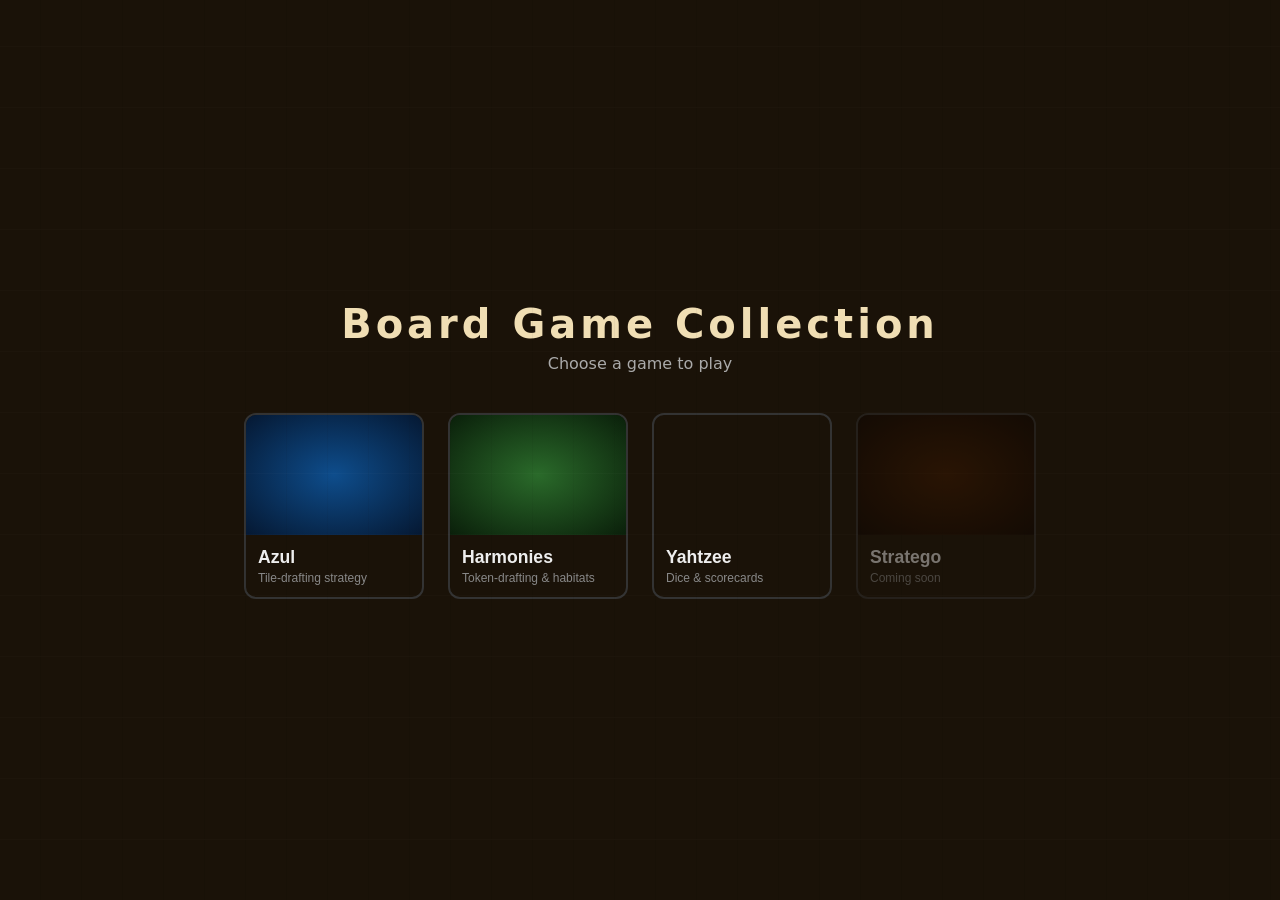
==== commit 11193faa: "Yahtzee: new game (local play + vs-AI foundation) Self-contained Yahtzee following the Harmonies fol" ====
--- a/index.html
+++ b/index.html
@@ -29,6 +29,13 @@
         <div class="game-card-label">
           <span class="game-card-name">Harmonies</span>
           <span class="game-card-desc">Token-drafting &amp; habitats</span>
+        </div>
+      </button>
+      <button class="game-card" onclick="location.href='games/yahtzee/index.html'">
+        <div class="game-card-art yahtzee-art"></div>
+        <div class="game-card-label">
+          <span class="game-card-name">Yahtzee</span>
+          <span class="game-card-desc">Dice &amp; scorecards</span>
         </div>
       </button>
       <button class="game-card game-card-soon" disabled>
